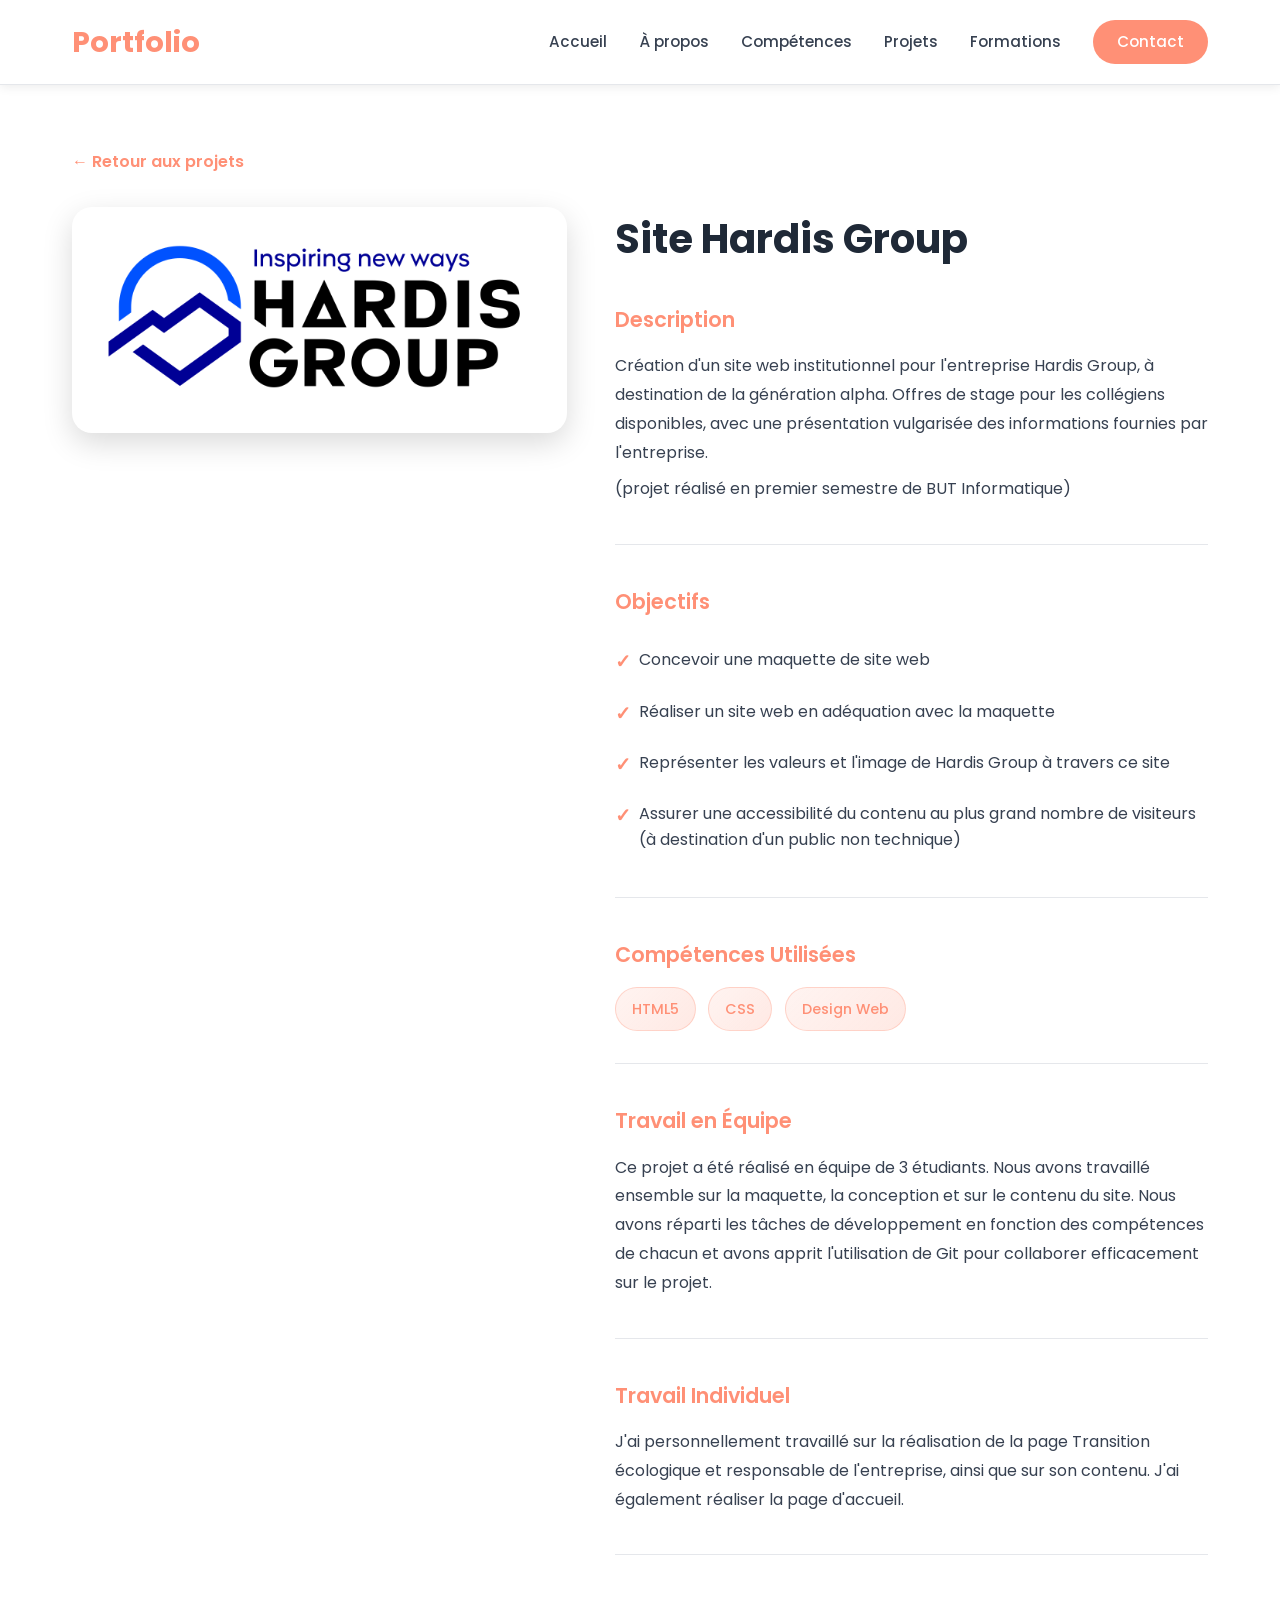
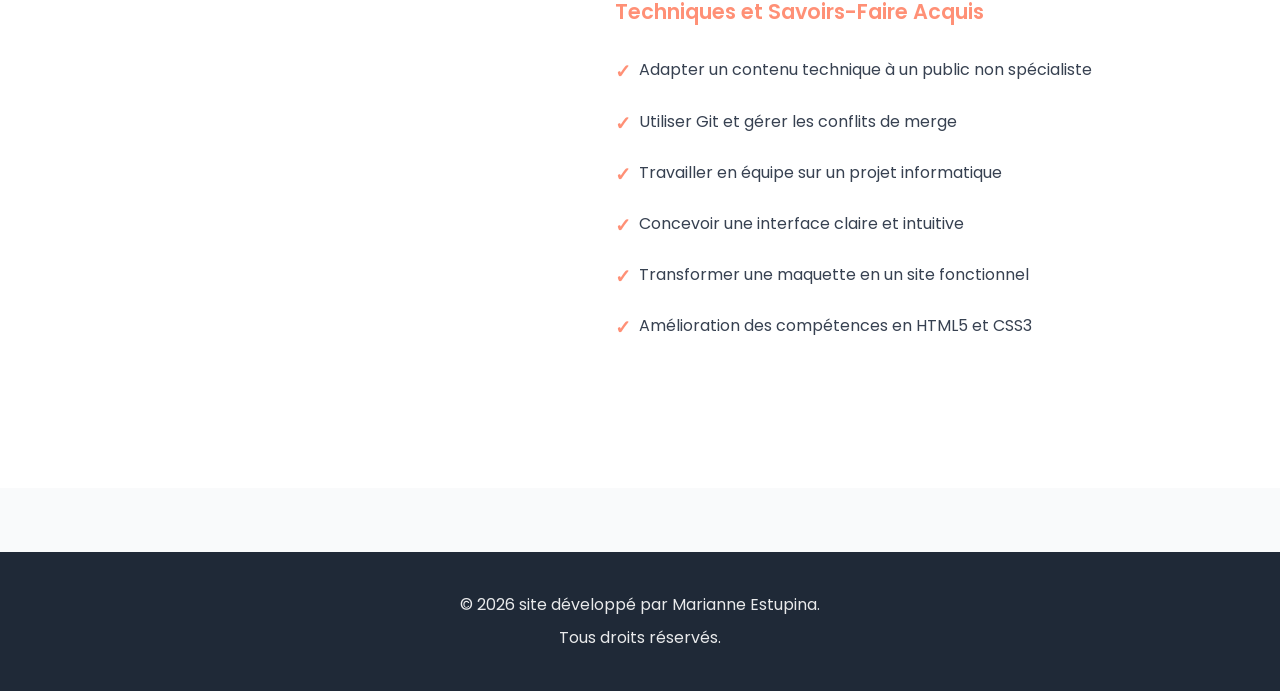
==== projet1.html @ e78cfd47 "Premier commit du portfolio" ====
<!DOCTYPE html>
<html lang="fr">

<head>
    <meta charset="UTF-8">
    <meta name="viewport" content="width=device-width, initial-scale=1.0">
    <title>Site Hardis Group - Marianne Estupina</title>
    <link rel="stylesheet" href="portfolio.css">
    <link href="https://fonts.googleapis.com/css2?family=Poppins:wght@300;400;600;700&display=swap" rel="stylesheet">
</head>

<body>
    <header class="navbar">
        <div class="navbar-container">
            <div class="logo"><a href="index.html">Portfolio</a></div>
            <nav class="nav-menu">
                <ul>
                    <li><a href="index.html#accueil" class="nav-link">Accueil</a></li>
                    <li><a href="index.html#apropos" class="nav-link">À propos</a></li>
                    <li><a href="index.html#competences" class="nav-link">Compétences</a></li>
                    <li><a href="index.html#projets" class="nav-link">Projets</a></li>
                    <li><a href="index.html#experiences" class="nav-link">Formations</a></li>
                    <li><a href="index.html#contact" class="nav-link cta">Contact</a></li>
                </ul>
            </nav>
        </div>
    </header>

    <main>
        <!-- SECTION DÉTAIL PROJET -->
        <section class="project-detail">
            <div class="container">
                <a href="index.html#projets" class="back-link">&larr; Retour aux projets</a>
                <div class="project-detail-content">
                    <div class="project-detail-image">
                        <img src="images/image-projet-hardis.png" alt="Site Hardis Group">
                    </div>
                    <div class="project-detail-info">
                        <h1>Site Hardis Group</h1>
                        <div class="detail-section">
                            <h3>Description</h3>
                            <p>Création d'un site web institutionnel pour l'entreprise Hardis Group,
                                à destination de la génération alpha. Offres de stage pour les collégiens
                                disponibles, avec une présentation vulgarisée des informations fournies par l'entreprise.
                            </p>
                            <p>(projet réalisé en premier semestre de BUT Informatique)</p>
                        </div>

                        <div class="detail-section">
                            <h3>Objectifs</h3>
                            <ul class="objectives-list">
                                <li>Concevoir une maquette de site web</li>
                                <li>Réaliser un site web en adéquation avec la maquette</li>
                                <li>Représenter les valeurs et l'image de Hardis Group à travers ce site</li>
                                <li>Assurer une accessibilité du contenu au plus grand nombre de visiteurs (à destination d'un public non technique)</li>
                            </ul>
                        </div>

                        <div class="detail-section">
                            <h3>Compétences Utilisées</h3>
                            <div class="skills-list">
                                <span class="skill-tag">HTML5</span>
                                <span class="skill-tag">CSS</span>
                                <span class="skill-tag">Design Web</span>
                            </div>
                        </div>

                        <div class="detail-section">
                            <h3>Travail en Équipe</h3>
                            <p>Ce projet a été réalisé en équipe de 3 étudiants.
                                 Nous avons travaillé ensemble sur la maquette,
                                  la conception et sur le contenu du site. Nous avons réparti les tâches de développement
                                   en fonction des compétences de chacun et
                                    avons apprit l'utilisation de Git pour collaborer efficacement sur le projet.</p>
                        </div>

                        <div class="detail-section">
                            <h3>Travail Individuel</h3>
                            <p>J'ai personnellement travaillé sur la réalisation de la page Transition écologique
                                 et responsable de l'entreprise, ainsi que sur son contenu.
                                 J'ai également réaliser la page d'accueil.</p>
                        </div>

                        <div class="detail-section">
                            <h3>Techniques et Savoirs-Faire Acquis</h3>
                            <ul class="learnings-list">
                                <li>Adapter un contenu technique à un public non spécialiste</li>
                                <li>Utiliser Git et gérer les conflits de merge</li>
                                <li>Travailler en équipe sur un projet informatique</li>
                                <li>Concevoir une interface claire et intuitive</li>
                                <li>Transformer une maquette en un site fonctionnel</li>
                                <li>Amélioration des compétences en HTML5 et CSS3</li>
                            </ul>
                        </div>
                    </div>
                </div>
            </div>
        </section>
    </main>

    <!-- FOOTER -->
    <footer class="footer">
        <div class="footer-content">
            <p>&copy; 2026 site développé par Marianne Estupina.</p>
            <p>Tous droits réservés.</p>
        </div>
    </footer>

</body>

</html>
---- portfolio.css ----
/* ============================================
   VARIABLES ET RÉINITIALISATION
   ============================================ */

:root {
    --primary-color: #ff9076;
    --secondary-color: #ffffff;
    --accent-color: #6b7280;
    --dark-color: #1f2937;
    --light-color: #f9fafb;
    --text-color: #374151;
    --border-color: #e5e7eb;
    --shadow: 0 1px 3px rgba(0, 0, 0, 0.1);
    --shadow-hover: 0 4px 6px rgba(255, 144, 118, 0.15);
}

* {
    margin: 0;
    padding: 0;
    box-sizing: border-box;
}

html {
    scroll-behavior: smooth;
}

body {
    font-family: 'Poppins', sans-serif;
    color: var(--text-color);
    background-color: #f9fafb;
    line-height: 1.6;
}

/* ============================================
   HEADER / NAVIGATION
   ============================================ */

.navbar {
    position: sticky;
    top: 0;
    z-index: 1000;
    background: #ffffff;
    box-shadow: 0 2px 10px rgba(0, 0, 0, 0.08);
    border-bottom: 1px solid var(--border-color);
}

.navbar-container {
    max-width: 1200px;
    margin: 0 auto;
    display: flex;
    justify-content: space-between;
    align-items: center;
    padding: 1.2rem 2rem;
}

.logo {
    font-size: 1.8rem;
    font-weight: 700;
    color: var(--primary-color);
}

.logo a {
    text-decoration: none;
    color: inherit;
}

.nav-menu ul {
    display: flex;
    gap: 2rem;
    list-style: none;
    align-items: center;
    flex-wrap: wrap;
    border: none;
    padding: 0;
}

.nav-link {
    text-decoration: none;
    color: var(--text-color);
    font-weight: 500;
    font-size: 0.95rem;
    transition: all 0.3s ease;
    position: relative;
}

.nav-link:hover {
    color: var(--primary-color);
}



.nav-link.cta {
    background: var(--primary-color);
    color: white;
    padding: 0.7rem 1.5rem;
    border-radius: 50px;
    transition: all 0.3s ease;
}

.nav-link.cta:hover {
    transform: translateY(-2px);
    box-shadow: 0 5px 15px rgba(179, 116, 212, 0.4);
}



/* ============================================
   SECTION HERO
   ============================================ */

.hero {
    min-height: 90vh;
    display: flex;
    align-items: center;
    justify-content: center;
    background: #f9fafb;
    padding: 4rem 2rem;
    position: relative;
    overflow: hidden;
    
}



.hero-content {
    max-width: 1200px;
    margin: 0 auto;
    display: grid;
    grid-template-columns: 1fr 1fr;
    gap: 4rem;
    align-items: center;
    position: relative;
    z-index: 1;
}

.hero-text h1 {
    font-size: 3.5rem;
    font-weight: 700;
    color: var(--primary-color);
    margin-bottom: 1rem;
    line-height: 1.2;
}

.subtitle {
    font-size: 1.5rem;
    color: var(--primary-color);
    font-weight: 600;
    margin-bottom: 1.5rem;
}

.description {
    font-size: 1rem;
    color: #666;
    margin-bottom: 2rem;
    line-height: 1.8;
}

.social-links {
    display: flex;
    gap: 1rem;
    margin-bottom: 2rem;
}

.social-link {
    display: flex;
    align-items: center;
    justify-content: center;
    text-decoration: none;
    transition: all 0.3s ease;
    width: 60px;
    height: 60px;
    background-color: #ffffff;
    border-radius: 50%;
    box-shadow: 0 4px 12px rgba(0, 0, 0, 0.15);
}

.social-link:hover {
    transform: scale(1.1);
    box-shadow: 0 8px 20px rgba(0, 0, 0, 0.25);
}

.hero-image {
    perspective: 1000px;
    margin-left: auto;
}

.hero-image img {
    width: 100%;
    max-width: 300px;
    border-radius: 60px;
    box-shadow: 0 10px 30px rgba(0, 0, 0, 0.15);
    border: 2px solid #fff;
}

/* ============================================
   BOUTONS
   ============================================ */

.btn {
    display: inline-block;
    padding: 0.9rem 2rem;
    border: none;
    border-radius: 50px;
    font-family: 'Poppins', sans-serif;
    font-weight: 600;
    cursor: pointer;
    transition: all 0.3s ease;
    text-decoration: none;
    font-size: 0.95rem;
}

.btn-primary {
    background: var(--primary-color);
    color: white;
    box-shadow: 0 4px 12px rgba(30, 58, 138, 0.2);
}

.btn-primary:hover {
    transform: translateY(-3px);
    box-shadow: 0 6px 16px rgba(30, 58, 138, 0.25);
}

.btn-secondary {
    background: white;
    color: var(--primary-color);
    border: 1px solid var(--primary-color);
}

.btn-secondary:hover {
    background: var(--primary-color);
    color: white;
}

/* ============================================
   CONTENEUR
   ============================================ */

.container {
    max-width: 1200px;
    margin: 0 auto;
    padding: 0 2rem;
}

/* ============================================
   SECTIONS (À PROPOS, COMPÉTENCES, ETC.)
   ============================================ */

section {
    padding: 6rem 2rem;
}

.section-title {
    font-size: 2.5rem;
    font-weight: 700;
    text-align: center;
    margin-bottom: 3rem;
    color: var(--dark-color);
    position: relative;
    padding-bottom: 1.5rem;
}

.section-title::after {
    content: '';
    position: absolute;
    width: 50px;
    height: 3px;
    background: var(--primary-color);
    bottom: 0;
    left: 50%;
    transform: translateX(-50%);
}

/* À PROPOS */

.about {
    background: #ffffff;
}

.about-content {
    display: grid;
    grid-template-columns: 2fr 1fr;
    gap: 3rem;
    align-items: center;
}

.about-text p {
    margin-bottom: 1.5rem;
    color: #555;
    font-size: 1rem;
    line-height: 1.8;
}

.about-image {
    display: flex;
    justify-content: flex-end;
    align-items: center;
    overflow: hidden;
    border-radius: 20px;
    box-shadow: 0 10px 30px rgba(0, 0, 0, 0.15);
    border: 2px solid #fff;
}

.about-image img {
    width: 100%;
    height: auto;
    object-fit: cover;
    display: block;
}

/* COMPÉTENCES */

.skills {
    background: #f9fafb;
}

.skills-grid {
    display: grid;
    grid-template-columns: repeat(auto-fit, minmax(250px, 1fr));
    gap: 2rem;
}

.skill-category {
    padding: 2rem;
    background: #ffffff;
    border-radius: 15px;
    border-left: 5px solid var(--primary-color);
    box-shadow: 0 4px 12px rgba(0, 0, 0, 0.08);
    transition: all 0.3s ease;
}

.skill-category:hover {
    transform: translateY(-5px);
    box-shadow: var(--shadow);
}

.skill-category h3 {
    color: var(--primary-color);
    margin-bottom: 1.5rem;
    font-size: 1.3rem;
}

.skill-category ul {
    list-style: none;
}

.skill-category li {
    padding: 0.5rem 0;
    color: #555;
    position: relative;
    padding-left: 1.5rem;
}

.skill-category li::before {
    content: '✓';
    position: absolute;
    left: 0;
    color: var(--secondary-color);
    font-weight: bold;
}

/* PROJETS */

.projects {
    background: #ffffff;
}

.projects-grid {
    display: grid;
    grid-template-columns: repeat(auto-fit, minmax(300px, 1fr));
    gap: 2.5rem;
}

.project-card {
    background: #ffffff;
    border-radius: 15px;
    overflow: hidden;
    box-shadow: 0 4px 12px rgba(0, 0, 0, 0.08);
    transition: all 0.3s ease;
    display: flex;
    flex-direction: column;
}

.project-card:hover {
    transform: translateY(-10px);
    box-shadow: var(--shadow-hover);
}

.project-image {
    width: 100%;
    height: 200px;
    background: #f3f4f6;
    display: flex;
    align-items: center;
    justify-content: center;
    overflow: hidden;
}

.project-image img {
    width: 100%;
    height: 100%;
    object-fit: cover;
    transition: transform 0.3s ease;
}

.project-card:hover .project-image img {
    transform: scale(1.1);
}

.project-info {
    padding: 2rem;
    flex-grow: 1;
    display: flex;
    flex-direction: column;
}

.project-info h3 {
    color: var(--dark-color);
    margin-bottom: 1rem;
    font-size: 1.3rem;
}

.project-info p {
    color: #666;
    margin-bottom: 1.5rem;
    flex-grow: 1;
}

.project-tags {
    display: flex;
    flex-wrap: wrap;
    gap: 0.5rem;
    margin-bottom: 1.5rem;
}

.project-tags span {
    background: #f3f4f6;
    color: #374151;
    padding: 0.4rem 0.8rem;
    border-radius: 20px;
    font-size: 0.85rem;
    font-weight: 500;
}

/* EXPÉRIENCES / TIMELINE */

.experiences {
    background: #ffffff;
}

.timeline {
    max-width: 800px;
    margin: 0 auto;
}

.timeline-item {
    display: grid;
    grid-template-columns: 150px 1fr;
    gap: 2rem;
    padding: 2rem 0;
    border-left: 3px solid var(--primary-color);
    padding-left: 2rem;
    margin-left: 1rem;
    position: relative;
}

.timeline-item::before {
    content: '';
    position: absolute;
    left: -9px;
    top: 2rem;
    width: 15px;
    height: 15px;
    background: var(--primary-color);
    border-radius: 50%;
    box-shadow: 0 0 0 5px rgba(30, 58, 138, 0.15);
}

.timeline-date {
    font-weight: 700;
    color: var(--primary-color);
    font-size: 0.95rem;
}

.timeline-content h3 {
    color: var(--dark-color);
    margin-bottom: 0.5rem;
}

.company {
    color: var(--secondary-color);
    font-weight: 600;
    font-size: 0.95rem;
    margin-bottom: 0.8rem;
}

.timeline-content p {
    color: #666;
    line-height: 1.6;
}

/* ============================================
   CONTACT
   ============================================ */

.contact {
    background: #f9fafb;
}

.contact-subtitle {
    text-align: center;
    color: #666;
    font-size: 1.1rem;
    margin-bottom: 3rem;
}

.contact-wrapper {
    display: grid;
    grid-template-columns: 2fr 1fr;
    gap: 3rem;
    max-width: 1000px;
    margin: 0 auto;
}

.contact-form {
    background: #ffffff;
    padding: 2.5rem;
    border-radius: 15px;
    box-shadow: 0 4px 12px rgba(0, 0, 0, 0.08);
}

.form-row {
    display: grid;
    grid-template-columns: 1fr 1fr;
    gap: 1.5rem;
}

.form-group {
    margin-bottom: 1.5rem;
}

.form-group.full {
    grid-column: 1 / -1;
}

label {
    display: block;
    margin-bottom: 0.5rem;
    color: var(--dark-color);
    font-weight: 600;
    font-size: 0.95rem;
}

input, textarea {
    width: 100%;
    padding: 0.9rem;
    border: 1px solid var(--border-color);
    border-radius: 8px;
    font-family: 'Poppins', sans-serif;
    transition: all 0.3s ease;
    background: white;
}

input:focus, textarea:focus {
    outline: none;
    border-color: var(--primary-color);
    box-shadow: 0 0 0 2px rgba(30, 58, 138, 0.1);
}

textarea {
    resize: vertical;
}

.button-container {
    display: flex;
    justify-content: center;
    margin-top: 2rem;
}

.btn-submit {
    background: var(--primary-color);
    color: white;
    padding: 0.9rem 2.5rem;
    border: none;
    border-radius: 50px;
    font-family: 'Poppins', sans-serif;
    font-weight: 600;
    font-size: 0.95rem;
    cursor: pointer;
    transition: all 0.3s ease;
    box-shadow: 0 4px 12px rgba(30, 58, 138, 0.2);
    text-transform: capitalize;
}

.btn-submit:hover {
    transform: translateY(-3px);
    box-shadow: var(--shadow-hover);
}

.contact-info {
    background: var(--primary-color);
    color: white;
    padding: 2rem;
    border-radius: 15px;
    display: flex;
    flex-direction: column;
    justify-content: center;
    box-shadow: 0 4px 12px rgba(30, 58, 138, 0.2);
}

.contact-info h3 {
    margin-bottom: 2rem;
    font-size: 1.5rem;
}

.info-item {
    margin-bottom: 2rem;
}

.label {
    display: block;
    font-weight: 600;
    margin-bottom: 0.5rem;
    opacity: 0.9;
}

.contact-info a {
    color: white;
    text-decoration: none;
    transition: all 0.3s ease;
    opacity: 0.95;
}

.contact-info a:hover {
    opacity: 1;
    text-decoration: underline;
}

.contact-info p {
    margin: 0;
}

.social-contact {
    display: flex;
    flex-direction: column;
    gap: 1rem;
    margin-top: 2rem;
    padding-top: 2rem;
    border-top: 1px solid rgba(255, 255, 255, 0.3);
}

.social-icon {
    display: inline-block;
    padding: 0.7rem 1.2rem;
    background: rgba(255, 255, 255, 0.2);
    border-radius: 8px;
    text-align: center;
    transition: all 0.3s ease;
}

.social-icon:hover {
    background: rgba(255, 255, 255, 0.3);
}

/* ============================================
   FOOTER
   ============================================ */

.footer {
    background: var(--dark-color);
    color: white;
    padding: 2rem;
    text-align: center;
    margin-top: 4rem;
}

.footer-content p {
    margin: 0.5rem 0;
    opacity: 0.9;
}

.heart {
    color: #ff6b9d;
    animation: heartbeat 1.5s ease-in-out infinite;
}

@keyframes heartbeat {
    0%, 100% { transform: scale(1); }
    25% { transform: scale(1.2); }
    50% { transform: scale(1); }
}

/* ============================================
   PAGES DE DÉTAIL DES PROJETS
   ============================================ */

.project-detail {
    background: #ffffff;
    padding: 4rem 2rem;
    min-height: 100vh;
}

.back-link {
    display: inline-block;
    color: var(--primary-color);
    text-decoration: none;
    font-weight: 600;
    margin-bottom: 2rem;
    transition: all 0.3s ease;
}

.back-link:hover {
    transform: translateX(-5px);
    color: #ff7d5f;
}

.project-detail-content {
    display: grid;
    grid-template-columns: 1fr 1.2fr;
    gap: 3rem;
    align-items: start;
    max-width: 1200px;
    margin: 0 auto;
}

.project-detail-image {
    position: sticky;
    top: 100px;
}

.project-detail-image img {
    width: 100%;
    border-radius: 20px;
    box-shadow: 0 10px 30px rgba(0, 0, 0, 0.15);
    transition: all 0.3s ease;
    margin-bottom: 1rem;
}

.project-3 img:first-child {
    width: 60%;
    margin-bottom: 1.5rem;
}

.project-2 img {
    width: 102%;
}

.project-detail-image:hover img {
    transform: scale(1.02);
}

.project-detail-info h1 {
    font-size: 2.5rem;
    color: var(--dark-color);
    margin-bottom: 2rem;
    font-weight: 700;
}

.detail-section {
    margin-bottom: 2.5rem;
    padding-bottom: 2rem;
    border-bottom: 1px solid var(--border-color);
}

.detail-section:last-child {
    border-bottom: none;
}

.detail-section h3 {
    font-size: 1.3rem;
    color: var(--primary-color);
    margin-bottom: 1rem;
    font-weight: 600;
}

.detail-section p {
    color: var(--text-color);
    line-height: 1.8;
    font-size: 1rem;
    margin-bottom: 0.5rem;
}

.objectives-list,
.learnings-list {
    list-style: none;
    padding: 0;
}

.objectives-list li,
.learnings-list li {
    padding: 0.8rem 0;
    padding-left: 1.5rem;
    position: relative;
    color: var(--text-color);
    line-height: 1.6;
}

.objectives-list li::before,
.learnings-list li::before {
    content: '✓';
    position: absolute;
    left: 0;
    color: var(--primary-color);
    font-weight: bold;
    font-size: 1.2rem;
}

.skills-list {
    display: flex;
    flex-wrap: wrap;
    gap: 0.8rem;
}

.skill-tag {
    display: inline-block;
    background: linear-gradient(135deg, rgba(255, 144, 118, 0.1), rgba(255, 144, 118, 0.2));
    color: var(--primary-color);
    padding: 0.6rem 1rem;
    border-radius: 25px;
    font-size: 0.9rem;
    font-weight: 500;
    border: 1px solid rgba(255, 144, 118, 0.3);
    transition: all 0.3s ease;
}

.skill-tag:hover {
    background: linear-gradient(135deg, rgba(255, 144, 118, 0.2), rgba(255, 144, 118, 0.3));
    transform: translateY(-2px);
    box-shadow: 0 4px 12px rgba(255, 144, 118, 0.2);
}

/* ============================================
   RESPONSIVE DESIGN
   ============================================ */

@media (max-width: 768px) {
    .hero-content {
        grid-template-columns: 1fr;
        gap: 2rem;
    }

    .hero-text h1 {
        font-size: 2.5rem;
    }

    .subtitle {
        font-size: 1.2rem;
    }

    .about-content {
        grid-template-columns: 1fr;
    }

    .contact-wrapper {
        grid-template-columns: 1fr;
    }

    .timeline-item {
        grid-template-columns: 100px 1fr;
        gap: 1rem;
        padding-left: 1rem;
        margin-left: 0.5rem;
    }

    .nav-menu ul {
        gap: 1rem;
        font-size: 0.9rem;
    }

    .section-title {
        font-size: 2rem;
    }

    .projects-grid {
        grid-template-columns: 1fr;
    }

    .form-row {
        grid-template-columns: 1fr;
    }
}

@media (max-width: 480px) {
    .hero-text h1 {
        font-size: 2rem;
    }

    .subtitle {
        font-size: 1rem;
    }

    .section-title {
        font-size: 1.5rem;
    }

    .navbar-container {
        flex-direction: column;
        gap: 1rem;
    }

    .nav-menu ul {
        flex-direction: column;
        align-items: flex-start;
    }

    .skills-grid {
        grid-template-columns: 1fr;
    }

    .timeline-item {
        grid-template-columns: 1fr;
        margin-left: 0;
        border-left: none;
        border-top: 3px solid var(--primary-color);
        padding-left: 0;
        padding-top: 2rem;
    }

    .timeline-item::before {
        left: auto;
        top: -9px;
    }
}


#contact .underline {
    width: 60px;
    height: 4px;
    background-color: #b374d4;
    border-radius: 2px;
}

/* La carte blanche du formulaire */
#contact .contact-card {
    background-color: #ffffff;
    padding: 40px;
    border-radius: 30px;
    box-shadow: 0 15px 40px rgba(0, 0, 0, 0.04);
    width: 100%;
    max-width: 900px; /* Largeur maximale pour ne pas être trop étiré */
}

/* Espacement des champs */
#contact .form-row {
    display: flex;
    gap: 30px; /* Espace entre les colonnes */
    margin-bottom: 25px;
}

#contact .form-group {
    flex: 1;
    display: flex;
    flex-direction: column;
}

#contact .form-group label {
    font-size: 0.95rem;
    font-weight: 600;
    color: #444;
    margin-bottom: 10px;
}

#contact input, 
#contact textarea {
    background-color: #f4f2f7;
    border: 2px solid transparent;
    padding: 16px;
    border-radius: 12px;
    font-size: 1rem;
    outline: none;
    transition: border-color 0.3s ease;
}

/* Effet quand on clique sur un champ */
#contact input:focus, 
#contact textarea:focus {
    border-color: var(--primary-color);
}

/* Zone de texte du message */
#contact textarea {
    width: 100%;
    resize: none; /* Empêche le redimensionnement manuel */
    margin-bottom: 20px;
}

/* Alignement du bouton */
#contact .button-container {
    display: flex;
    justify-content: flex-end;
}

/* Style du bouton avec effet Hover */
#contact .btn-submit {
    background-color: #ff9076;
    color: white;
    border: none;
    padding: 14px 50px;
    border-radius: 15px;
    font-size: 1rem;
    font-weight: bold;
    cursor: pointer;
    transition: all 0.3s cubic-bezier(0.4, 0, 0.2, 1);
}

/* EFFET HOVER (Souris dessus) */
#contact .btn-submit:hover {
    background-color: #ff7d5f;
    transform: translateY(-3px); /* Le bouton monte légèrement */
    box-shadow: 0 8px 20px rgba(255, 144, 118, 0.4);
}

/* Effet quand on clique sur le bouton */
#contact .btn-submit:active {
    transform: translateY(-1px);
}

/* Adaptation pour mobile */
@media (max-width: 650px) {
    #contact .form-row {
        flex-direction: column;
        gap: 20px;
    }
    
    #contact .contact-card {
        padding: 25px;
    }
}

/* Responsive pour les pages de détail de projets */
@media (max-width: 768px) {
    .project-detail-content {
        grid-template-columns: 1fr;
        gap: 2rem;
    }

    .project-detail-image {
        position: static;
    }

    .project-detail-info h1 {
        font-size: 2rem;
    }

    .detail-section h3 {
        font-size: 1.1rem;
    }

    .skills-list {
        gap: 0.6rem;
    }

    .skill-tag {
        font-size: 0.85rem;
        padding: 0.5rem 0.8rem;
    }
}

@media (max-width: 480px) {
    .project-detail {
        padding: 2rem 1rem;
    }

    .project-detail-info h1 {
        font-size: 1.5rem;
    }

    .detail-section h3 {
        font-size: 1rem;
    }

    .detail-section p {
        font-size: 0.95rem;
    }

    .objectives-list li,
    .learnings-list li {
        font-size: 0.95rem;
        padding-left: 1.2rem;
    }
}
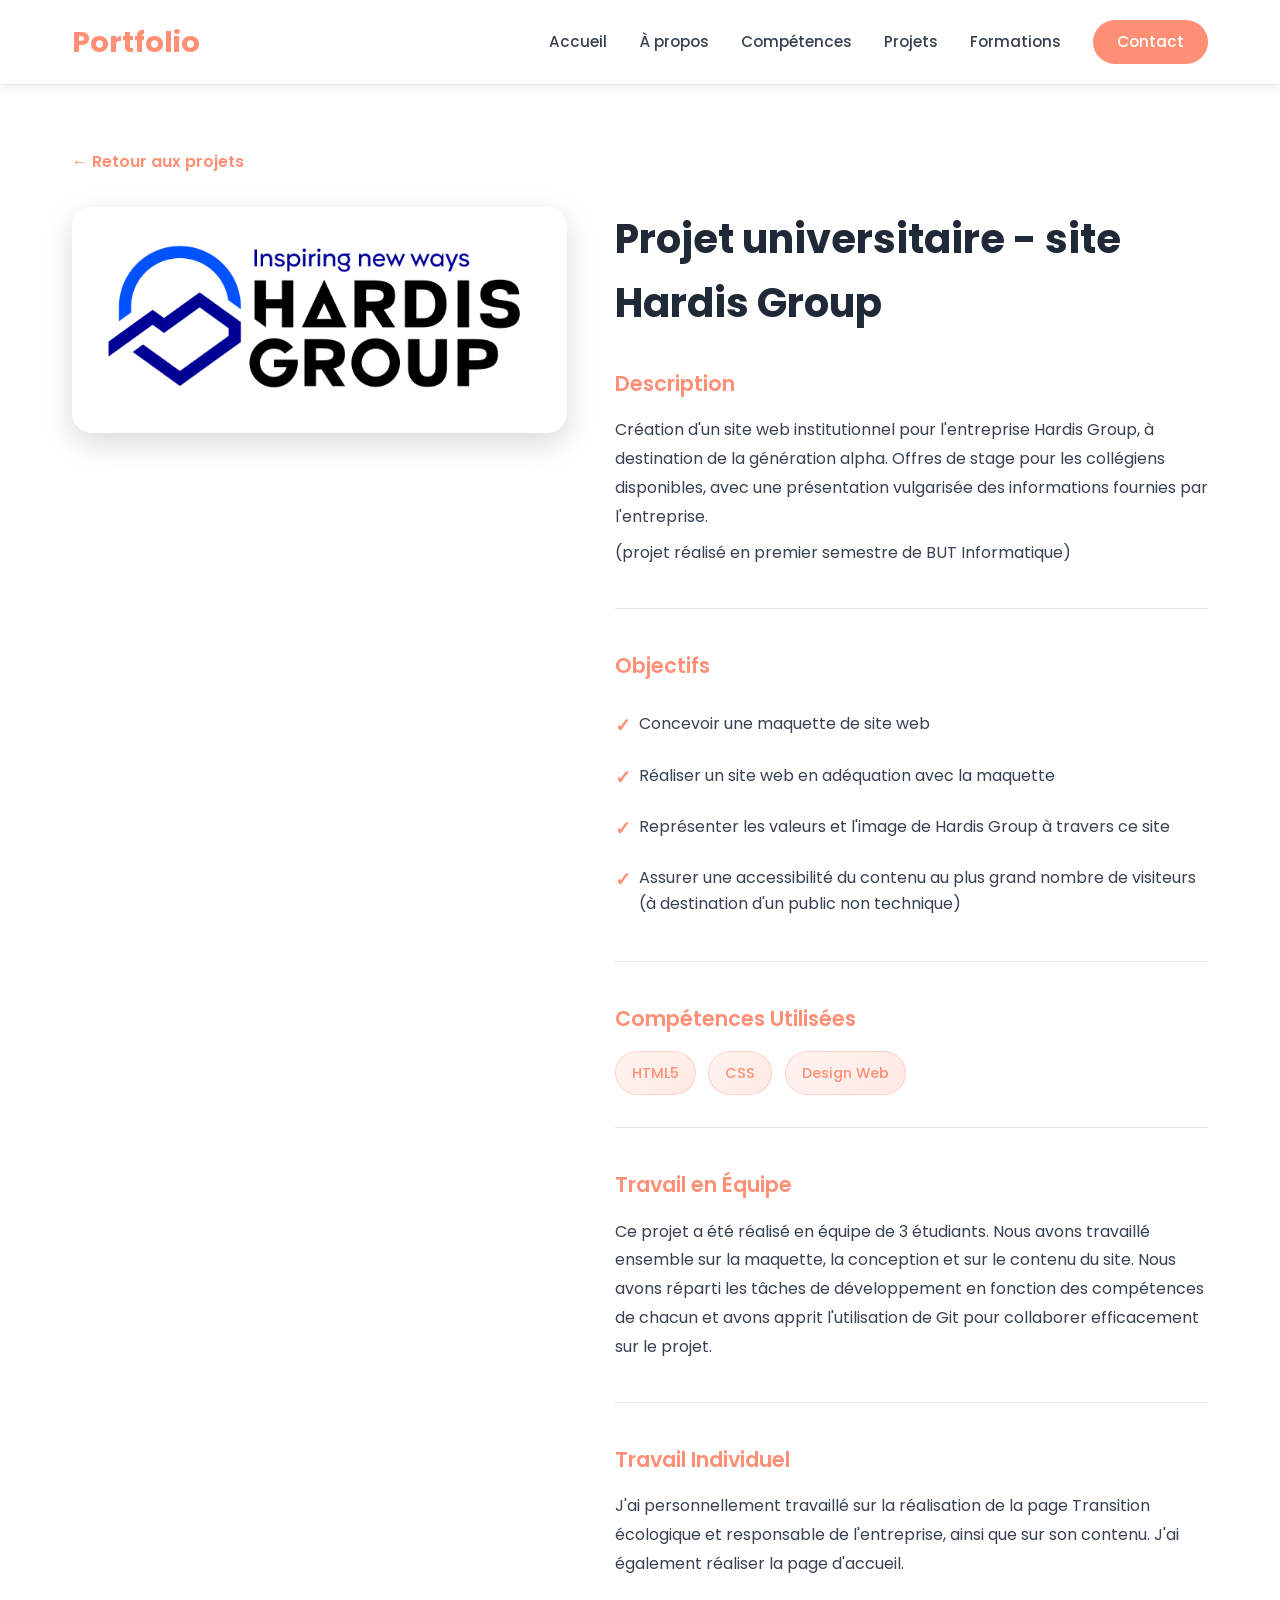
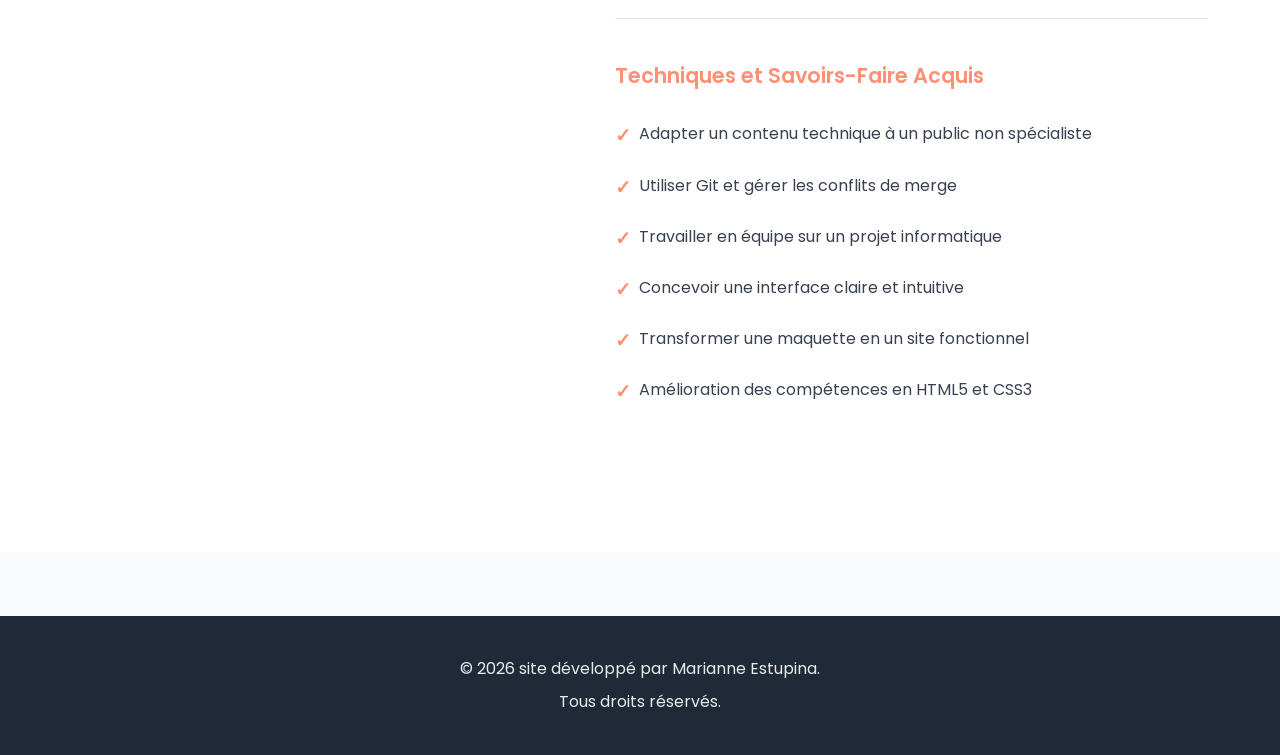
==== commit 65c20fa9: "Modification noms de projets" ====
--- a/projet1.html
+++ b/projet1.html
@@ -36,7 +36,7 @@
                         <img src="images/image-projet-hardis.png" alt="Site Hardis Group">
                     </div>
                     <div class="project-detail-info">
-                        <h1>Site Hardis Group</h1>
+                        <h1>Projet universitaire - site Hardis Group</h1>
                         <div class="detail-section">
                             <h3>Description</h3>
                             <p>Création d'un site web institutionnel pour l'entreprise Hardis Group,
